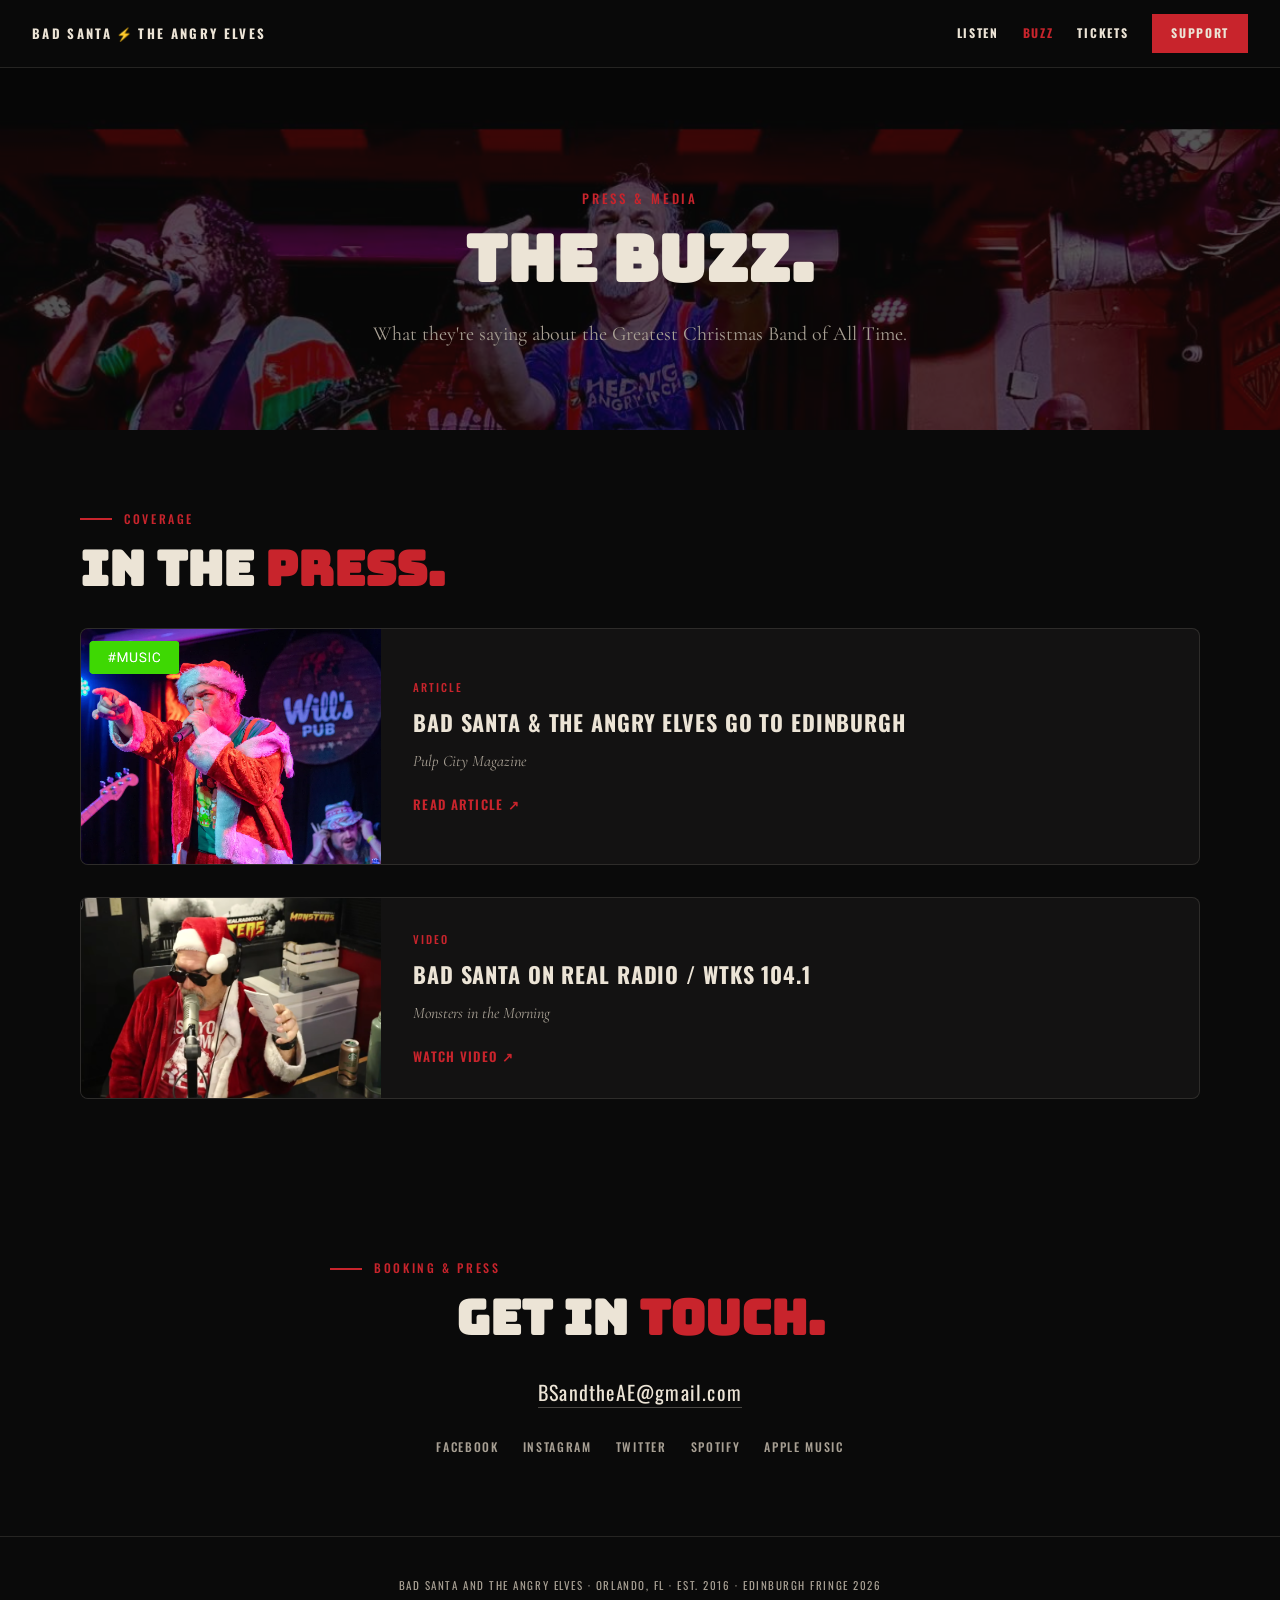
==== buzz.html @ f661018f "Add Days to Edinburgh countdown in hero section" ====
<!DOCTYPE html>
<html lang="en">
<head>
<meta charset="UTF-8">
<meta name="viewport" content="width=device-width, initial-scale=1.0">
<title>Buzz — Bad Santa and the Angry Elves</title>
<meta name="description" content="Press, articles, and video coverage of Bad Santa and the Angry Elves — The Greatest Christmas Band of All Time. Edinburgh Fringe 2026.">

<!-- Open Graph / Facebook -->
<meta property="og:type" content="website">
<meta property="og:url" content="https://badsantaandtheangryelves.com/buzz.html">
<meta property="og:title" content="Buzz — Bad Santa and the Angry Elves">
<meta property="og:description" content="Press, articles, and video coverage. Edinburgh Fringe 2026.">
<meta property="og:image" content="https://badsantaandtheangryelves.com/hero-band.jpg">

<!-- Twitter -->
<meta name="twitter:card" content="summary_large_image">
<meta name="twitter:title" content="Buzz — Bad Santa and the Angry Elves">
<meta name="twitter:description" content="Press, articles, and video coverage. Edinburgh Fringe 2026.">
<meta name="twitter:image" content="https://badsantaandtheangryelves.com/hero-band.jpg">

<link rel="preconnect" href="https://fonts.googleapis.com">
<link rel="preconnect" href="https://fonts.gstatic.com" crossorigin>
<link href="https://fonts.googleapis.com/css2?family=Bungee+Inline&family=Oswald:wght@400;500;600;700&family=Cormorant+Garamond:ital,wght@0,400;0,500;0,600;1,400&display=swap" rel="stylesheet">
<style>
  :root {
    --black: #0a0a0a;
    --bone: #ece4d6;
    --bone-dim: #a8a094;
    --blood: #c8242c;
    --blood-dark: #8a161c;
    --holly: #1f5f3a;
    --gold: #d4a84a;
    --line: rgba(236, 228, 214, 0.12);
    --line-strong: rgba(236, 228, 214, 0.28);
  }
  * { box-sizing: border-box; margin: 0; padding: 0; }
  html { scroll-behavior: smooth; }
  body {
    background: var(--black);
    color: var(--bone);
    font-family: 'Cormorant Garamond', Georgia, serif;
    font-size: 19px;
    line-height: 1.55;
    -webkit-font-smoothing: antialiased;
    overflow-x: hidden;
  }
  a { color: var(--blood); text-decoration: none; transition: color 0.2s; }
  a:hover { color: var(--bone); }
  ::selection { background: var(--blood); color: var(--bone); }

  /* ---------- TOP BAR ---------- */
  .topbar {
    position: sticky; top: 0; z-index: 50;
    display: flex; justify-content: space-between; align-items: center;
    padding: 14px 32px;
    background: rgba(10, 10, 10, 0.92);
    backdrop-filter: blur(8px);
    border-bottom: 1px solid var(--line);
  }
  .topbar-brand {
    font-family: 'Oswald', sans-serif;
    font-weight: 700;
    letter-spacing: 0.18em;
    font-size: 13px;
    text-transform: uppercase;
    color: var(--bone);
  }
  .topbar-brand .bolt { color: var(--blood); margin: 0 4px; }
  .topbar-nav {
    display: flex;
    gap: 24px;
    align-items: center;
  }
  .topbar-nav a {
    font-family: 'Oswald', sans-serif;
    font-weight: 700;
    letter-spacing: 0.14em;
    font-size: 12px;
    text-transform: uppercase;
    color: var(--bone);
    transition: color 0.2s;
  }
  .topbar-nav a:hover { color: var(--gold); }
  .topbar-nav a.active { color: var(--blood); }
  .topbar-cta {
    background: var(--blood);
    color: var(--bone);
    padding: 9px 18px;
    font-family: 'Oswald', sans-serif;
    font-weight: 600;
    letter-spacing: 0.14em;
    font-size: 12px;
    text-transform: uppercase;
    border: 1px solid var(--blood);
    transition: all 0.2s;
  }
  .topbar-cta:hover { background: transparent; color: var(--blood); }

  /* ---------- HERO ---------- */
  .hero {
    position: relative;
    padding: 120px 40px 80px;
    text-align: center;
  }
  .hero-img {
    position: absolute; inset: 0;
    background: url('hero-band.jpg') top center/cover no-repeat;
    background-color: #1a1a1a;
    opacity: 0.3;
  }
  .hero-content {
    position: relative;
    z-index: 2;
    max-width: 800px;
    margin: 0 auto;
  }
  .hero-label {
    font-family: 'Oswald', sans-serif;
    font-weight: 500;
    text-transform: uppercase;
    letter-spacing: 0.22em;
    font-size: 13px;
    color: var(--blood);
    margin-bottom: 16px;
  }
  .hero h1 {
    font-family: 'Bungee Inline', 'Oswald', sans-serif;
    font-size: clamp(36px, 6vw, 64px);
    line-height: 1.1;
    color: var(--bone);
    margin-bottom: 24px;
  }
  .hero p {
    font-size: 20px;
    color: var(--bone-dim);
    max-width: 600px;
    margin: 0 auto;
    line-height: 1.6;
  }

  /* ---------- SECTIONS ---------- */
  section {
    padding: 80px 40px;
    max-width: 1200px;
    margin: 0 auto;
  }
  .section-label {
    font-family: 'Oswald', sans-serif;
    font-weight: 500;
    text-transform: uppercase;
    letter-spacing: 0.22em;
    font-size: 12px;
    color: var(--blood);
    margin-bottom: 12px;
    display: flex;
    align-items: center;
    gap: 12px;
  }
  .section-label::before {
    content: '';
    width: 32px;
    height: 2px;
    background: var(--blood);
  }
  .section-title {
    font-family: 'Bungee Inline', 'Oswald', sans-serif;
    font-size: clamp(28px, 5vw, 48px);
    line-height: 1.15;
    margin-bottom: 32px;
  }
  .section-title em {
    font-style: normal;
    color: var(--blood);
  }

  /* ---------- BUZZ CARDS ---------- */
  .buzz-grid {
    display: flex;
    flex-direction: column;
    gap: 32px;
  }
  .buzz-card {
    display: grid;
    grid-template-columns: 300px 1fr;
    gap: 0;
    background: rgba(236, 228, 214, 0.04);
    border: 1px solid var(--line);
    border-radius: 8px;
    overflow: hidden;
    transition: border-color 0.3s, transform 0.2s;
  }
  .buzz-card:hover {
    border-color: var(--blood);
    transform: translateY(-2px);
  }
  .buzz-card a {
    color: inherit;
    text-decoration: none;
  }
  .buzz-img {
    width: 100%;
    height: 100%;
    object-fit: cover;
    display: block;
    min-height: 200px;
  }
  .buzz-body {
    display: flex;
    flex-direction: column;
    justify-content: center;
    padding: 28px 32px;
    gap: 12px;
  }
  .buzz-type {
    font-family: 'Oswald', sans-serif;
    font-weight: 500;
    text-transform: uppercase;
    letter-spacing: 0.18em;
    font-size: 11px;
    color: var(--blood);
  }
  .buzz-title {
    font-family: 'Oswald', sans-serif;
    font-weight: 700;
    font-size: 22px;
    text-transform: uppercase;
    letter-spacing: 0.04em;
    color: var(--bone);
    line-height: 1.3;
  }
  .buzz-source {
    font-size: 16px;
    color: var(--bone-dim);
    font-style: italic;
  }
  .buzz-link {
    font-family: 'Oswald', sans-serif;
    font-weight: 600;
    font-size: 13px;
    text-transform: uppercase;
    letter-spacing: 0.1em;
    color: var(--blood);
    margin-top: 8px;
    transition: color 0.2s;
  }
  .buzz-card:hover .buzz-link { color: var(--bone); }

  /* ---------- CONTACT ---------- */
  .contact-section {
    text-align: center;
    padding: 80px 40px;
    max-width: 700px;
    margin: 0 auto;
  }
  .contact-email a {
    font-family: 'Oswald', sans-serif;
    font-size: 20px;
    letter-spacing: 0.06em;
    color: var(--bone);
    border-bottom: 1px solid var(--line-strong);
    transition: color 0.2s, border-color 0.2s;
  }
  .contact-email a:hover { color: var(--blood); border-color: var(--blood); }
  .social-links {
    margin-top: 28px;
    display: flex;
    justify-content: center;
    gap: 24px;
    flex-wrap: wrap;
  }
  .social-links a {
    font-family: 'Oswald', sans-serif;
    font-weight: 500;
    font-size: 12px;
    text-transform: uppercase;
    letter-spacing: 0.14em;
    color: var(--bone-dim);
    transition: color 0.2s;
  }
  .social-links a:hover { color: var(--bone); }

  /* ---------- FOOTER ---------- */
  footer {
    text-align: center;
    padding: 40px 24px;
    font-family: 'Oswald', sans-serif;
    font-size: 11px;
    text-transform: uppercase;
    letter-spacing: 0.14em;
    color: var(--bone-dim);
    border-top: 1px solid var(--line);
  }

  /* ---------- RESPONSIVE ---------- */
  @media (max-width: 768px) {
    .hero { padding: 80px 24px 60px; }
    section { padding: 60px 24px; }
    .topbar { padding: 12px 20px; }
    .topbar-brand { font-size: 11px; letter-spacing: 0.12em; }
    .topbar-nav { gap: 16px; }
    .topbar-nav a { font-size: 11px; }
    .buzz-card { grid-template-columns: 1fr; }
    .buzz-img { min-height: 200px; max-height: 250px; }
  }
</style>
</head>
<body>

<!-- TOP BAR -->
<div class="topbar">
  <a href="index.html" class="topbar-brand" style="text-decoration:none;">Bad Santa<span class="bolt">⚡</span>The Angry Elves</a>
  <div class="topbar-nav">
    <a href="epk.html">Listen</a>
    <a href="buzz.html" class="active">Buzz</a>
    <a href="index.html#tickets">Tickets</a>
    <a href="index.html#support" class="topbar-cta" style="text-decoration:none;">Support</a>
  </div>
</div>

<!-- HERO -->
<div class="hero">
  <div class="hero-img"></div>
  <div class="hero-content">
    <div class="hero-label">Press &amp; Media</div>
    <h1>The Buzz.</h1>
    <p>What they're saying about the Greatest Christmas Band of All Time.</p>
  </div>
</div>

<!-- BUZZ ITEMS -->
<section>
  <div class="section-label">Coverage</div>
  <h2 class="section-title">In The <em>Press.</em></h2>

  <div class="buzz-grid">

    <a href="https://pulpcitymag.com/bad-santa-the-angry-elves-go-to-edinburgh/" target="_blank" class="buzz-card">
      <img src="elves/pulpcity.png" alt="Pulp City Magazine article" class="buzz-img">
      <div class="buzz-body">
        <div class="buzz-type">Article</div>
        <div class="buzz-title">Bad Santa & The Angry Elves Go to Edinburgh</div>
        <div class="buzz-source">Pulp City Magazine</div>
        <div class="buzz-link">Read article ↗</div>
      </div>
    </a>

    <a href="https://www.youtube.com/live/tUYZeNjUW7M?si=FbW1NLfxR-aonrcw&t=11784" target="_blank" class="buzz-card">
      <img src="elves/monsters.png" alt="Bad Santa on Real Radio" class="buzz-img">
      <div class="buzz-body">
        <div class="buzz-type">Video</div>
        <div class="buzz-title">Bad Santa on Real Radio / WTKS 104.1</div>
        <div class="buzz-source">Monsters in the Morning</div>
        <div class="buzz-link">Watch video ↗</div>
      </div>
    </a>

  </div>
</section>

<!-- CONTACT -->
<div class="contact-section">
  <div class="section-label">Booking &amp; Press</div>
  <h2 class="section-title">Get in <em>Touch.</em></h2>
  <div class="contact-email">
    <a href="mailto:BSandtheAE@gmail.com?subject=Press/Booking Inquiry">BSandtheAE@gmail.com</a>
  </div>
  <div class="social-links">
    <a href="https://www.facebook.com/BadSantaandTheAngryElves" target="_blank">Facebook</a>
    <a href="https://www.instagram.com/badsantaandtheangryelves/" target="_blank">Instagram</a>
    <a href="https://x.com/BSantaAElves" target="_blank">Twitter</a>
    <a href="https://open.spotify.com/artist/6hhZrzXkYpKANfPvO3PZZ1" target="_blank">Spotify</a>
    <a href="https://music.apple.com/us/artist/bad-santa-the-angry-elves/583449507" target="_blank">Apple Music</a>
  </div>
</div>

<!-- FOOTER -->
<footer>
  Bad Santa and the Angry Elves · Orlando, FL · est. 2016 · Edinburgh Fringe 2026
</footer>

</body>
</html>
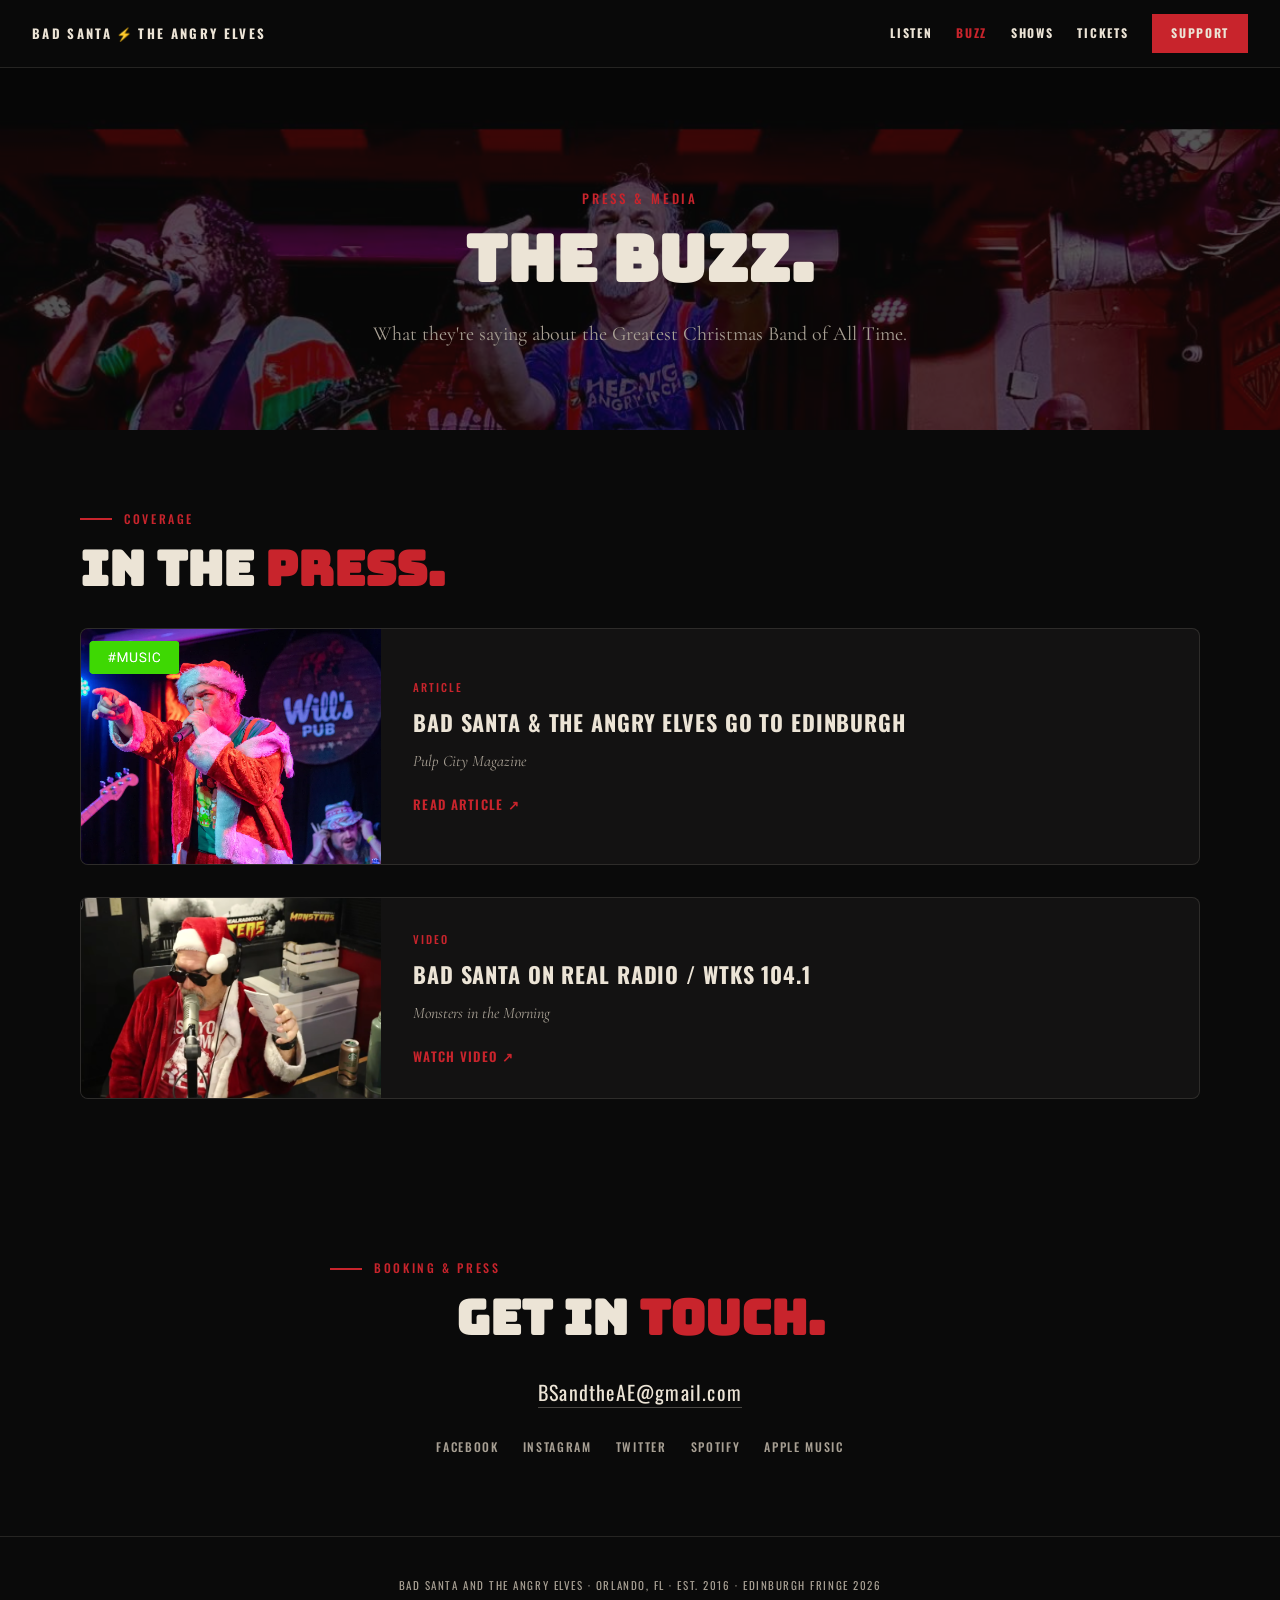
==== commit bc967ec1: "Add Statcounter analytics to all pages" ====
--- a/buzz.html
+++ b/buzz.html
@@ -67,12 +67,12 @@
     color: var(--bone);
   }
   .topbar-brand .bolt { color: var(--blood); margin: 0 4px; }
-  .topbar-nav {
+  .topbar-links {
     display: flex;
     gap: 24px;
     align-items: center;
   }
-  .topbar-nav a {
+  .topbar-links a {
     font-family: 'Oswald', sans-serif;
     font-weight: 700;
     letter-spacing: 0.14em;
@@ -81,8 +81,8 @@
     color: var(--bone);
     transition: color 0.2s;
   }
-  .topbar-nav a:hover { color: var(--gold); }
-  .topbar-nav a.active { color: var(--blood); }
+  .topbar-links a:hover { color: var(--gold); }
+  .topbar-links a.active { color: var(--blood); }
   .topbar-cta {
     background: var(--blood);
     color: var(--bone);
@@ -96,6 +96,55 @@
     transition: all 0.2s;
   }
   .topbar-cta:hover { background: transparent; color: var(--blood); }
+
+  /* ---------- HAMBURGER ---------- */
+  .hamburger {
+    display: none;
+    background: none;
+    border: none;
+    cursor: pointer;
+    padding: 4px;
+    z-index: 60;
+  }
+  .hamburger span {
+    display: block;
+    width: 22px;
+    height: 2px;
+    background: var(--bone);
+    margin: 5px 0;
+    transition: all 0.3s;
+  }
+  .hamburger.open span:nth-child(1) { transform: rotate(45deg) translate(5px, 5px); }
+  .hamburger.open span:nth-child(2) { opacity: 0; }
+  .hamburger.open span:nth-child(3) { transform: rotate(-45deg) translate(5px, -5px); }
+  .mobile-menu {
+    display: none;
+    position: fixed;
+    top: 0; left: 0; right: 0; bottom: 0;
+    background: rgba(10, 10, 10, 0.97);
+    z-index: 55;
+    flex-direction: column;
+    justify-content: center;
+    align-items: center;
+    gap: 28px;
+  }
+  .mobile-menu.open { display: flex; }
+  .mobile-menu a {
+    font-family: 'Oswald', sans-serif;
+    font-weight: 700;
+    letter-spacing: 0.18em;
+    font-size: 20px;
+    text-transform: uppercase;
+    color: var(--bone);
+    text-decoration: none;
+    transition: color 0.2s;
+  }
+  .mobile-menu a:hover { color: var(--gold); }
+  .mobile-menu .topbar-cta {
+    font-size: 16px;
+    padding: 14px 32px;
+    margin-top: 8px;
+  }
 
   /* ---------- HERO ---------- */
   .hero {
@@ -293,13 +342,13 @@
   }
 
   /* ---------- RESPONSIVE ---------- */
-  @media (max-width: 768px) {
+  @media (max-width: 880px) {
     .hero { padding: 80px 24px 60px; }
     section { padding: 60px 24px; }
     .topbar { padding: 12px 20px; }
     .topbar-brand { font-size: 11px; letter-spacing: 0.12em; }
-    .topbar-nav { gap: 16px; }
-    .topbar-nav a { font-size: 11px; }
+    .topbar-links { display: none; }
+    .hamburger { display: block; }
     .buzz-card { grid-template-columns: 1fr; }
     .buzz-img { min-height: 200px; max-height: 250px; }
   }
@@ -310,12 +359,23 @@
 <!-- TOP BAR -->
 <div class="topbar">
   <a href="index.html" class="topbar-brand" style="text-decoration:none;">Bad Santa<span class="bolt">⚡</span>The Angry Elves</a>
-  <div class="topbar-nav">
+  <div class="topbar-links">
     <a href="epk.html">Listen</a>
     <a href="buzz.html" class="active">Buzz</a>
+    <a href="shows.html">Shows</a>
     <a href="index.html#tickets">Tickets</a>
     <a href="index.html#support" class="topbar-cta" style="text-decoration:none;">Support</a>
   </div>
+  <button class="hamburger" onclick="document.querySelector('.mobile-menu').classList.toggle('open');this.classList.toggle('open');" aria-label="Menu">
+    <span></span><span></span><span></span>
+  </button>
+</div>
+<div class="mobile-menu">
+  <a href="epk.html">Listen</a>
+  <a href="buzz.html">Buzz</a>
+  <a href="shows.html">Shows</a>
+  <a href="index.html#tickets">Tickets</a>
+  <a href="index.html#support" class="topbar-cta">Support</a>
 </div>
 
 <!-- HERO -->
@@ -379,5 +439,12 @@
   Bad Santa and the Angry Elves · Orlando, FL · est. 2016 · Edinburgh Fringe 2026
 </footer>
 
+<!-- Default Statcounter code for Bad Santa https://badsantaandtheangryelves.com -->
+<script type="text/javascript">
+var sc_project=13286974; var sc_invisible=1; var sc_security="006598c2";
+</script>
+<script type="text/javascript" src="https://www.statcounter.com/counter/counter.js" async></script>
+<noscript><div class="statcounter"><a title="Web Analytics Made Easy - Statcounter" href="https://statcounter.com/" target="_blank"><img class="statcounter" src="https://c.statcounter.com/13286974/0/006598c2/1/" alt="Web Analytics Made Easy - Statcounter" referrerPolicy="no-referrer-when-downgrade"></a></div></noscript>
+<!-- End of Statcounter Code -->
 </body>
 </html>
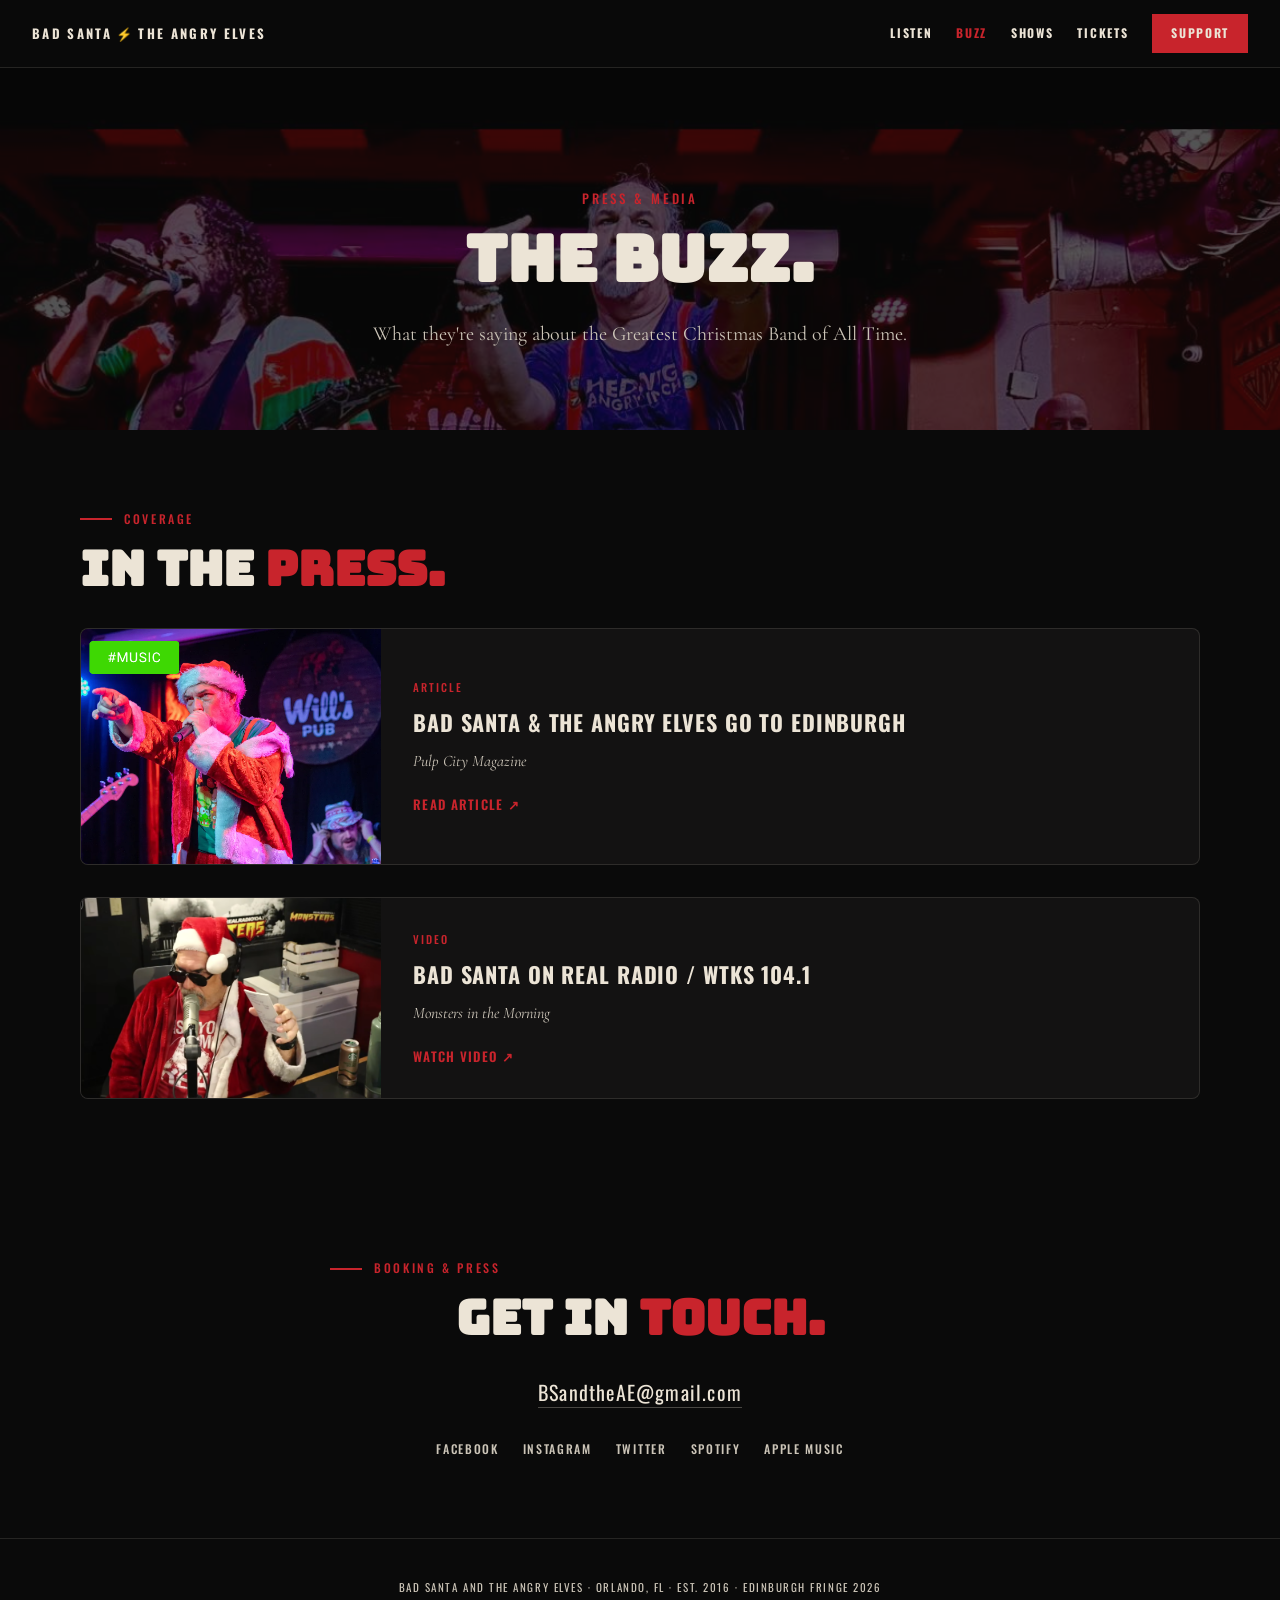
==== commit 6f341a5f: "Improve readability: brighten dim text, bump serif font to 21px, uncrop portrait posters" ====
--- a/buzz.html
+++ b/buzz.html
@@ -3,7 +3,7 @@
 <head>
 <meta charset="UTF-8">
 <meta name="viewport" content="width=device-width, initial-scale=1.0">
-<title>Buzz — Bad Santa and the Angry Elves</title>
+<title>Press & Media — Bad Santa and the Angry Elves | Edinburgh Fringe 2026</title>
 <meta name="description" content="Press, articles, and video coverage of Bad Santa and the Angry Elves — The Greatest Christmas Band of All Time. Edinburgh Fringe 2026.">
 
 <!-- Open Graph / Facebook -->
@@ -26,7 +26,7 @@
   :root {
     --black: #0a0a0a;
     --bone: #ece4d6;
-    --bone-dim: #a8a094;
+    --bone-dim: #ccc5b8;
     --blood: #c8242c;
     --blood-dark: #8a161c;
     --holly: #1f5f3a;
@@ -40,7 +40,7 @@
     background: var(--black);
     color: var(--bone);
     font-family: 'Cormorant Garamond', Georgia, serif;
-    font-size: 19px;
+    font-size: 21px;
     line-height: 1.55;
     -webkit-font-smoothing: antialiased;
     overflow-x: hidden;
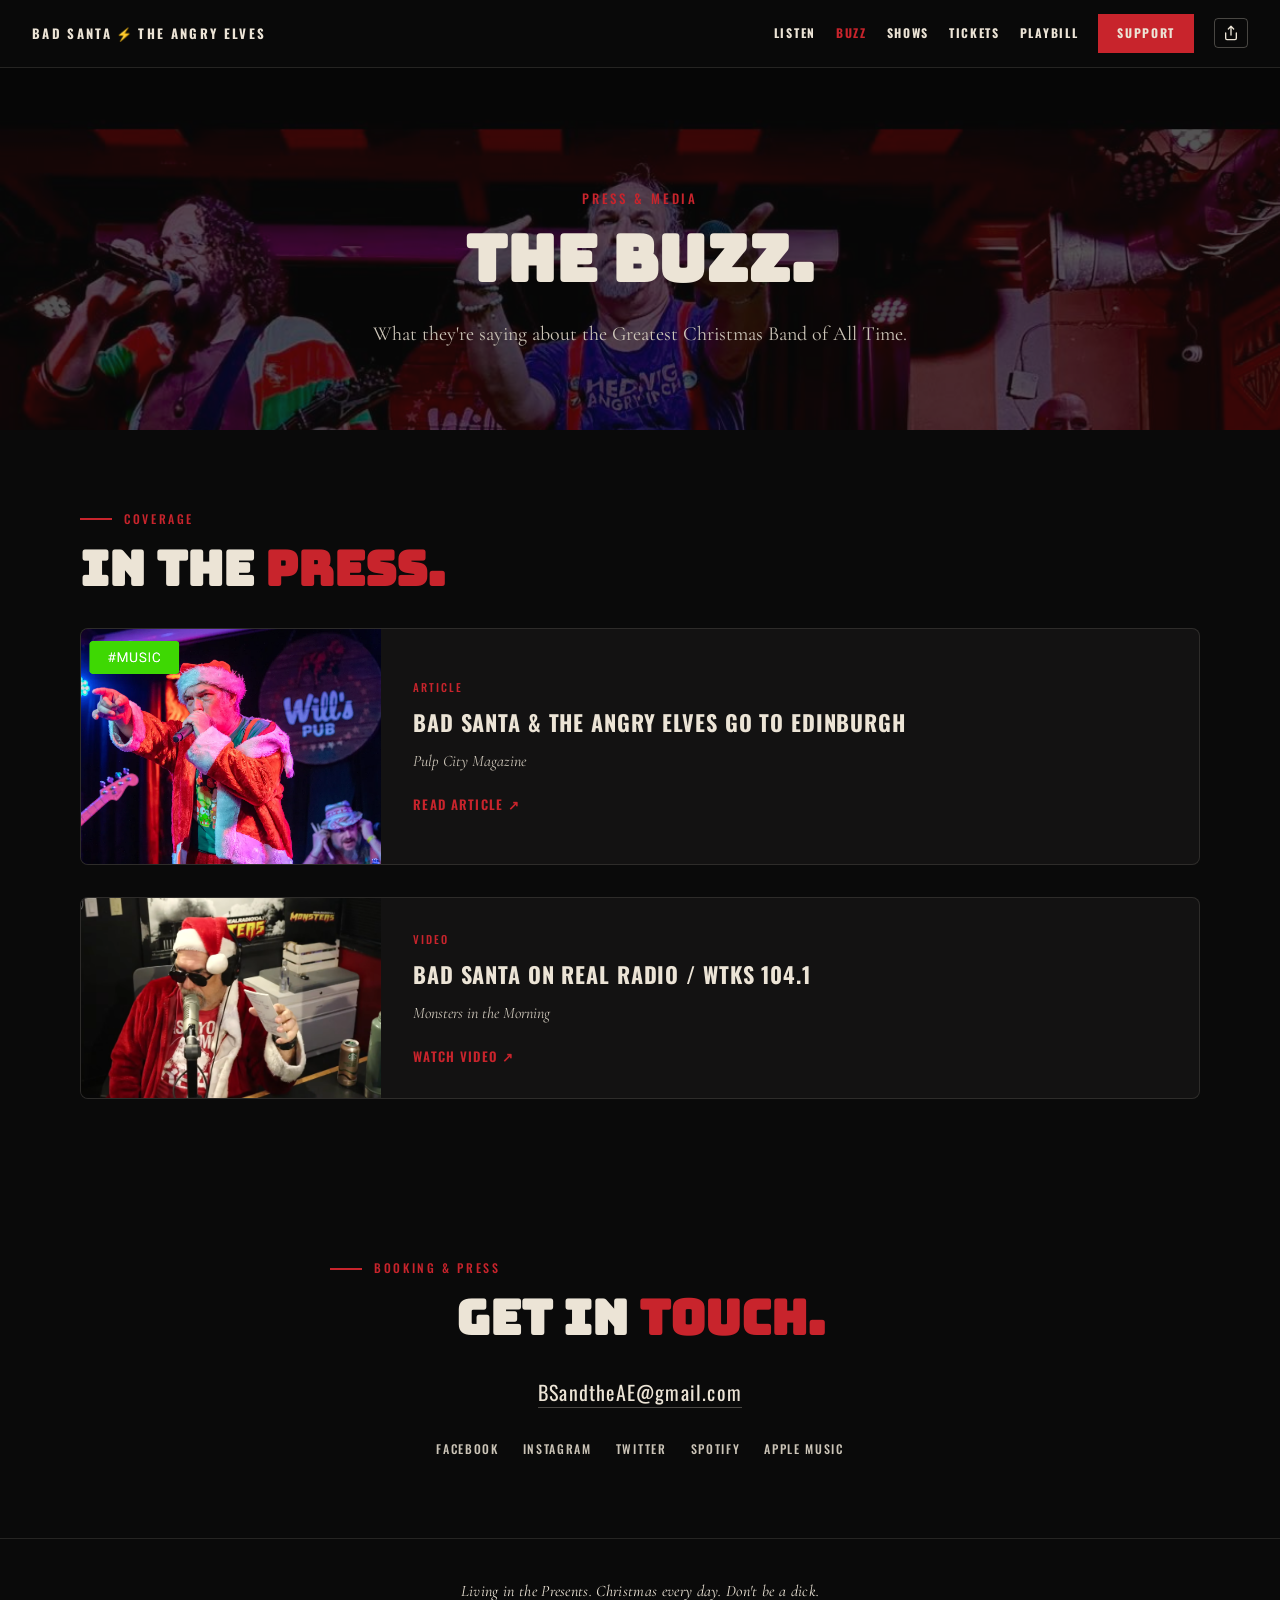
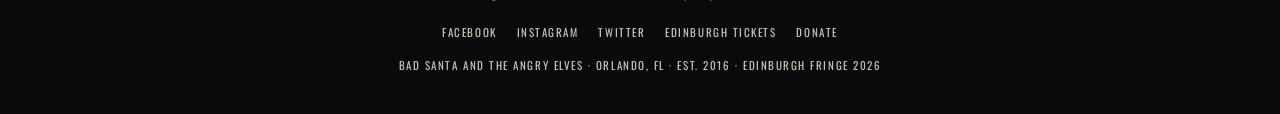
==== commit 465cf2f0: "Shared nav/footer includes, digital playbill page, favicon, share button, readability improvements" ====
--- a/buzz.html
+++ b/buzz.html
@@ -19,6 +19,9 @@
 <meta name="twitter:description" content="Press, articles, and video coverage. Edinburgh Fringe 2026.">
 <meta name="twitter:image" content="https://badsantaandtheangryelves.com/hero-band.jpg">
 
+<link rel="icon" type="image/jpeg" href="elves/bs-icon.jpg">
+<link rel="apple-touch-icon" href="elves/bs-icon.jpg">
+<link rel="stylesheet" href="includes.css">
 <link rel="preconnect" href="https://fonts.googleapis.com">
 <link rel="preconnect" href="https://fonts.gstatic.com" crossorigin>
 <link href="https://fonts.googleapis.com/css2?family=Bungee+Inline&family=Oswald:wght@400;500;600;700&family=Cormorant+Garamond:ital,wght@0,400;0,500;0,600;1,400&display=swap" rel="stylesheet">
@@ -49,103 +52,6 @@
   a:hover { color: var(--bone); }
   ::selection { background: var(--blood); color: var(--bone); }
 
-  /* ---------- TOP BAR ---------- */
-  .topbar {
-    position: sticky; top: 0; z-index: 50;
-    display: flex; justify-content: space-between; align-items: center;
-    padding: 14px 32px;
-    background: rgba(10, 10, 10, 0.92);
-    backdrop-filter: blur(8px);
-    border-bottom: 1px solid var(--line);
-  }
-  .topbar-brand {
-    font-family: 'Oswald', sans-serif;
-    font-weight: 700;
-    letter-spacing: 0.18em;
-    font-size: 13px;
-    text-transform: uppercase;
-    color: var(--bone);
-  }
-  .topbar-brand .bolt { color: var(--blood); margin: 0 4px; }
-  .topbar-links {
-    display: flex;
-    gap: 24px;
-    align-items: center;
-  }
-  .topbar-links a {
-    font-family: 'Oswald', sans-serif;
-    font-weight: 700;
-    letter-spacing: 0.14em;
-    font-size: 12px;
-    text-transform: uppercase;
-    color: var(--bone);
-    transition: color 0.2s;
-  }
-  .topbar-links a:hover { color: var(--gold); }
-  .topbar-links a.active { color: var(--blood); }
-  .topbar-cta {
-    background: var(--blood);
-    color: var(--bone);
-    padding: 9px 18px;
-    font-family: 'Oswald', sans-serif;
-    font-weight: 600;
-    letter-spacing: 0.14em;
-    font-size: 12px;
-    text-transform: uppercase;
-    border: 1px solid var(--blood);
-    transition: all 0.2s;
-  }
-  .topbar-cta:hover { background: transparent; color: var(--blood); }
-
-  /* ---------- HAMBURGER ---------- */
-  .hamburger {
-    display: none;
-    background: none;
-    border: none;
-    cursor: pointer;
-    padding: 4px;
-    z-index: 60;
-  }
-  .hamburger span {
-    display: block;
-    width: 22px;
-    height: 2px;
-    background: var(--bone);
-    margin: 5px 0;
-    transition: all 0.3s;
-  }
-  .hamburger.open span:nth-child(1) { transform: rotate(45deg) translate(5px, 5px); }
-  .hamburger.open span:nth-child(2) { opacity: 0; }
-  .hamburger.open span:nth-child(3) { transform: rotate(-45deg) translate(5px, -5px); }
-  .mobile-menu {
-    display: none;
-    position: fixed;
-    top: 0; left: 0; right: 0; bottom: 0;
-    background: rgba(10, 10, 10, 0.97);
-    z-index: 55;
-    flex-direction: column;
-    justify-content: center;
-    align-items: center;
-    gap: 28px;
-  }
-  .mobile-menu.open { display: flex; }
-  .mobile-menu a {
-    font-family: 'Oswald', sans-serif;
-    font-weight: 700;
-    letter-spacing: 0.18em;
-    font-size: 20px;
-    text-transform: uppercase;
-    color: var(--bone);
-    text-decoration: none;
-    transition: color 0.2s;
-  }
-  .mobile-menu a:hover { color: var(--gold); }
-  .mobile-menu .topbar-cta {
-    font-size: 16px;
-    padding: 14px 32px;
-    margin-top: 8px;
-  }
-
   /* ---------- HERO ---------- */
   .hero {
     position: relative;
@@ -329,26 +235,10 @@
   }
   .social-links a:hover { color: var(--bone); }
 
-  /* ---------- FOOTER ---------- */
-  footer {
-    text-align: center;
-    padding: 40px 24px;
-    font-family: 'Oswald', sans-serif;
-    font-size: 11px;
-    text-transform: uppercase;
-    letter-spacing: 0.14em;
-    color: var(--bone-dim);
-    border-top: 1px solid var(--line);
-  }
-
   /* ---------- RESPONSIVE ---------- */
   @media (max-width: 880px) {
     .hero { padding: 80px 24px 60px; }
     section { padding: 60px 24px; }
-    .topbar { padding: 12px 20px; }
-    .topbar-brand { font-size: 11px; letter-spacing: 0.12em; }
-    .topbar-links { display: none; }
-    .hamburger { display: block; }
     .buzz-card { grid-template-columns: 1fr; }
     .buzz-img { min-height: 200px; max-height: 250px; }
   }
@@ -356,27 +246,7 @@
 </head>
 <body>
 
-<!-- TOP BAR -->
-<div class="topbar">
-  <a href="index.html" class="topbar-brand" style="text-decoration:none;">Bad Santa<span class="bolt">⚡</span>The Angry Elves</a>
-  <div class="topbar-links">
-    <a href="epk.html">Listen</a>
-    <a href="buzz.html" class="active">Buzz</a>
-    <a href="shows.html">Shows</a>
-    <a href="index.html#tickets">Tickets</a>
-    <a href="index.html#support" class="topbar-cta" style="text-decoration:none;">Support</a>
-  </div>
-  <button class="hamburger" onclick="document.querySelector('.mobile-menu').classList.toggle('open');this.classList.toggle('open');" aria-label="Menu">
-    <span></span><span></span><span></span>
-  </button>
-</div>
-<div class="mobile-menu">
-  <a href="epk.html">Listen</a>
-  <a href="buzz.html">Buzz</a>
-  <a href="shows.html">Shows</a>
-  <a href="index.html#tickets">Tickets</a>
-  <a href="index.html#support" class="topbar-cta">Support</a>
-</div>
+<div id="site-nav"></div>
 
 <!-- HERO -->
 <div class="hero">
@@ -434,11 +304,9 @@
   </div>
 </div>
 
-<!-- FOOTER -->
-<footer>
-  Bad Santa and the Angry Elves · Orlando, FL · est. 2016 · Edinburgh Fringe 2026
-</footer>
-
+<div id="site-footer"></div>
+
+<script src="includes.js"></script>
 <!-- Default Statcounter code for Bad Santa https://badsantaandtheangryelves.com -->
 <script type="text/javascript">
 var sc_project=13286974; var sc_invisible=1; var sc_security="006598c2";
--- a/includes.css
+++ b/includes.css
@@ -0,0 +1,202 @@
+/* ========================================
+   Bad Santa — Shared Nav & Footer Styles
+   ======================================== */
+
+/* ---------- TOP BAR ---------- */
+.topbar {
+  position: sticky; top: 0; z-index: 50;
+  display: flex; justify-content: space-between; align-items: center;
+  padding: 14px 32px;
+  background: rgba(10, 10, 10, 0.92);
+  backdrop-filter: blur(8px);
+  border-bottom: 1px solid var(--line);
+}
+.topbar-brand {
+  font-family: 'Oswald', sans-serif;
+  font-weight: 700;
+  letter-spacing: 0.18em;
+  font-size: 13px;
+  text-transform: uppercase;
+  color: var(--bone);
+  text-decoration: none;
+}
+.topbar-brand .bolt { color: var(--blood); margin: 0 4px; }
+.topbar-links {
+  display: flex;
+  align-items: center;
+  gap: 20px;
+}
+.topbar-links a {
+  font-family: 'Oswald', sans-serif;
+  font-weight: 700;
+  letter-spacing: 0.14em;
+  font-size: 12px;
+  text-transform: uppercase;
+  color: var(--bone);
+  text-decoration: none;
+  transition: color 0.2s;
+}
+.topbar-links a:hover { color: var(--gold); }
+.topbar-links a.active { color: var(--blood); }
+.topbar-cta {
+  background: var(--blood);
+  color: var(--bone);
+  padding: 9px 18px;
+  font-family: 'Oswald', sans-serif;
+  font-weight: 600;
+  letter-spacing: 0.14em;
+  font-size: 12px;
+  text-transform: uppercase;
+  border: 1px solid var(--blood);
+  transition: all 0.2s;
+}
+.topbar-cta:hover { background: transparent; color: var(--blood); }
+
+/* ---------- SHARE BUTTON ---------- */
+.share-btn {
+  background: none;
+  border: 1px solid var(--line-strong);
+  border-radius: 4px;
+  cursor: pointer;
+  padding: 6px 8px;
+  display: flex;
+  align-items: center;
+  justify-content: center;
+  transition: border-color 0.2s;
+  position: relative;
+}
+.share-btn:hover { border-color: var(--gold); }
+.share-btn svg { width: 16px; height: 16px; fill: none; stroke: var(--bone); stroke-width: 2; stroke-linecap: round; stroke-linejoin: round; transition: stroke 0.2s; }
+.share-btn:hover svg { stroke: var(--gold); }
+.share-toast {
+  position: absolute;
+  top: 100%;
+  right: 0;
+  margin-top: 8px;
+  background: var(--holly);
+  color: var(--bone);
+  font-family: 'Oswald', sans-serif;
+  font-size: 11px;
+  font-weight: 500;
+  letter-spacing: 0.1em;
+  text-transform: uppercase;
+  padding: 6px 12px;
+  border-radius: 4px;
+  white-space: nowrap;
+  opacity: 0;
+  transform: translateY(-4px);
+  transition: opacity 0.3s, transform 0.3s;
+  pointer-events: none;
+}
+.share-toast.show { opacity: 1; transform: translateY(0); }
+.mobile-share-btn {
+  background: none;
+  border: 1px solid var(--line-strong);
+  border-radius: 4px;
+  cursor: pointer;
+  padding: 12px 28px;
+  display: flex;
+  align-items: center;
+  gap: 10px;
+  font-family: 'Oswald', sans-serif;
+  font-weight: 700;
+  letter-spacing: 0.18em;
+  font-size: 20px;
+  text-transform: uppercase;
+  color: var(--bone);
+  transition: border-color 0.2s, color 0.2s;
+  margin-top: 8px;
+}
+.mobile-share-btn:hover { border-color: var(--gold); color: var(--gold); }
+.mobile-share-btn svg { width: 20px; height: 20px; fill: none; stroke: currentColor; stroke-width: 2; stroke-linecap: round; stroke-linejoin: round; }
+
+/* ---------- HAMBURGER ---------- */
+.hamburger {
+  display: none;
+  background: none;
+  border: none;
+  cursor: pointer;
+  padding: 4px;
+  z-index: 60;
+}
+.hamburger span {
+  display: block;
+  width: 22px;
+  height: 2px;
+  background: var(--bone);
+  margin: 5px 0;
+  transition: all 0.3s;
+}
+.hamburger.open span:nth-child(1) { transform: rotate(45deg) translate(5px, 5px); }
+.hamburger.open span:nth-child(2) { opacity: 0; }
+.hamburger.open span:nth-child(3) { transform: rotate(-45deg) translate(5px, -5px); }
+
+.mobile-menu {
+  display: none;
+  position: fixed;
+  top: 0; left: 0; right: 0; bottom: 0;
+  background: rgba(10, 10, 10, 0.97);
+  z-index: 55;
+  flex-direction: column;
+  justify-content: center;
+  align-items: center;
+  gap: 28px;
+}
+.mobile-menu.open { display: flex; }
+.mobile-menu a {
+  font-family: 'Oswald', sans-serif;
+  font-weight: 700;
+  letter-spacing: 0.18em;
+  font-size: 20px;
+  text-transform: uppercase;
+  color: var(--bone);
+  text-decoration: none;
+  transition: color 0.2s;
+}
+.mobile-menu a:hover { color: var(--gold); }
+.mobile-menu .topbar-cta {
+  font-size: 16px;
+  padding: 14px 32px;
+  margin-top: 8px;
+}
+
+/* ---------- FOOTER ---------- */
+footer {
+  text-align: center;
+  padding: 40px 24px;
+  font-family: 'Oswald', sans-serif;
+  font-size: 11px;
+  text-transform: uppercase;
+  letter-spacing: 0.14em;
+  color: var(--bone-dim);
+  border-top: 1px solid var(--line);
+}
+footer .creed {
+  font-family: 'Cormorant Garamond', Georgia, serif;
+  font-size: 16px;
+  font-style: italic;
+  letter-spacing: 0.02em;
+  text-transform: none;
+  color: var(--bone);
+  margin-bottom: 20px;
+}
+footer .footer-links {
+  display: flex;
+  justify-content: center;
+  gap: 20px;
+  flex-wrap: wrap;
+  margin-bottom: 16px;
+}
+footer .footer-links a {
+  color: var(--bone-dim);
+  transition: color 0.2s;
+}
+footer .footer-links a:hover { color: var(--bone); }
+
+/* ---------- RESPONSIVE NAV ---------- */
+@media (max-width: 880px) {
+  .topbar { padding: 12px 20px; }
+  .topbar-brand { font-size: 11px; letter-spacing: 0.12em; }
+  .topbar-links { display: none; }
+  .hamburger { display: block; }
+}
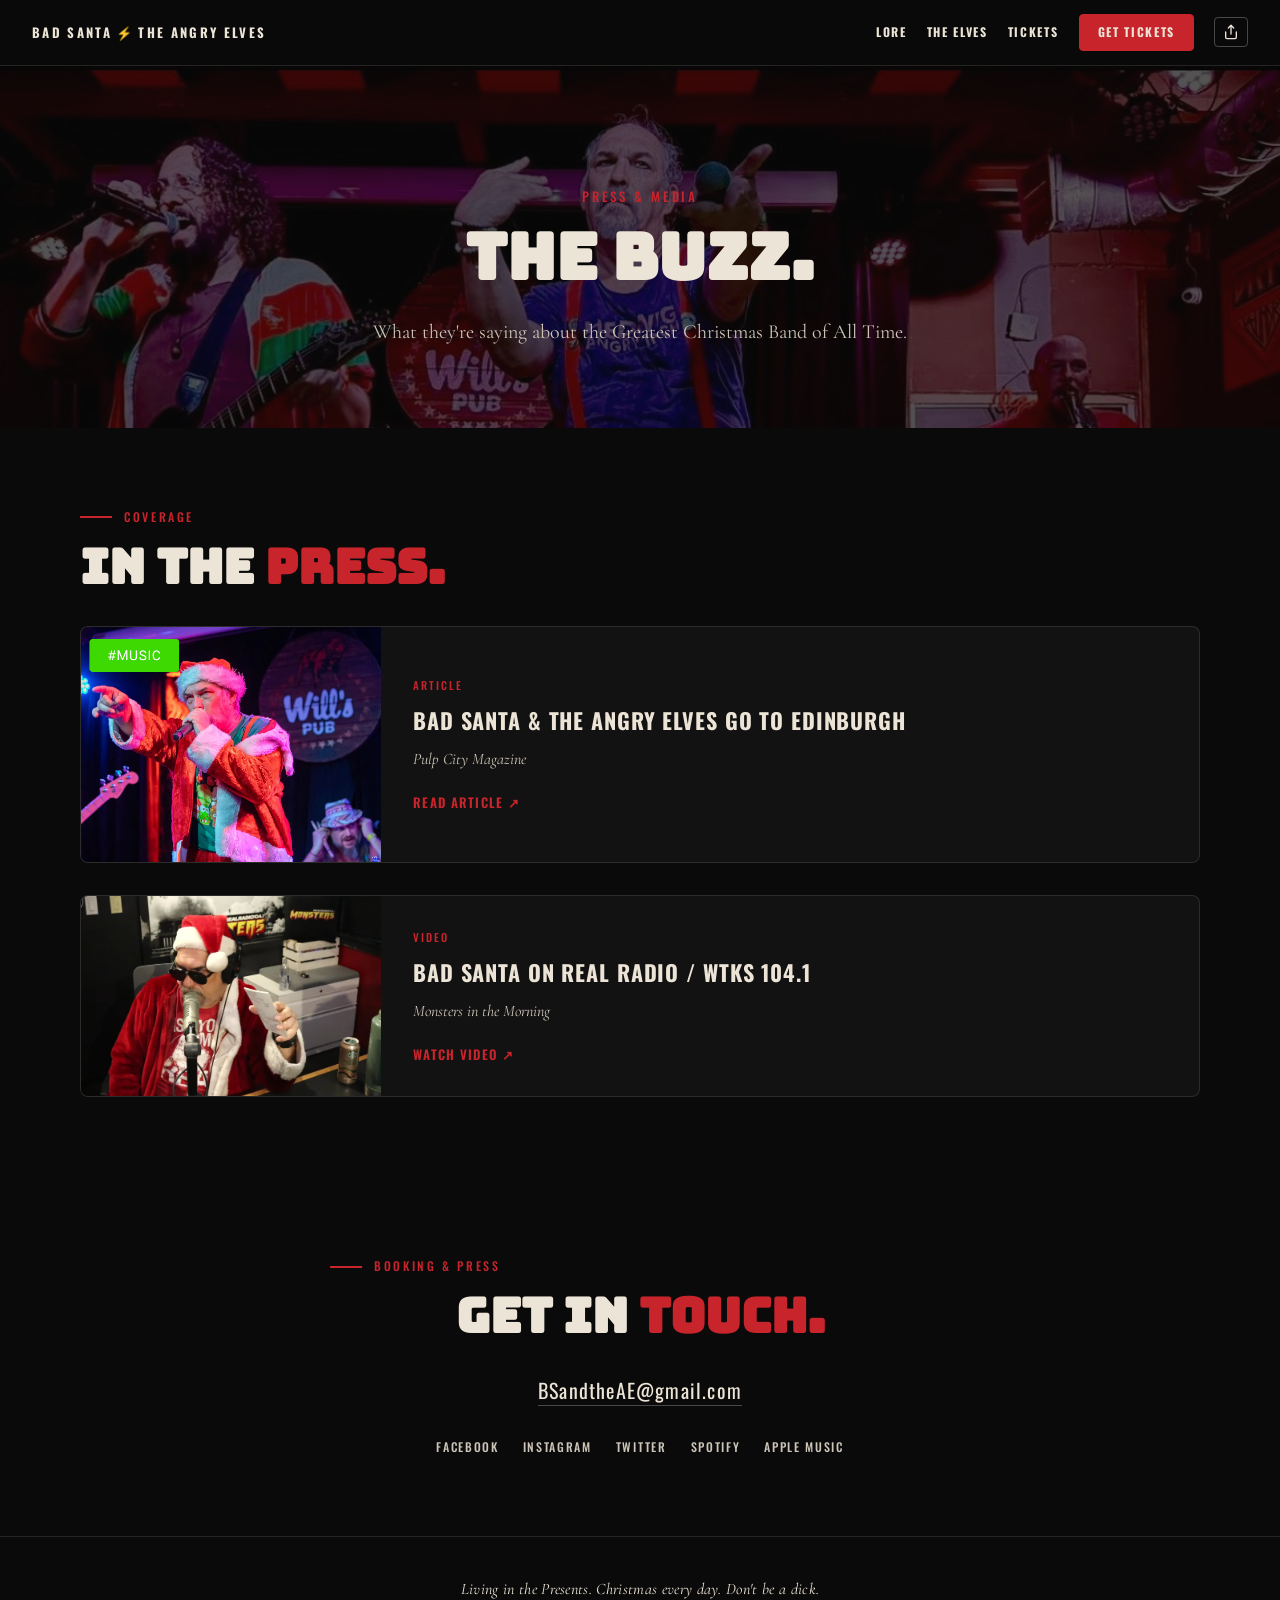
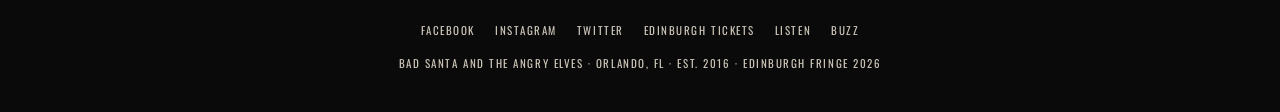
==== commit 8948408c: "Move all images to media folder, update hero image" ====
--- a/buzz.html
+++ b/buzz.html
@@ -11,16 +11,16 @@
 <meta property="og:url" content="https://badsantaandtheangryelves.com/buzz.html">
 <meta property="og:title" content="Buzz — Bad Santa and the Angry Elves">
 <meta property="og:description" content="Press, articles, and video coverage. Edinburgh Fringe 2026.">
-<meta property="og:image" content="https://badsantaandtheangryelves.com/hero-band.jpg">
+<meta property="og:image" content="https://badsantaandtheangryelves.com/media/hero-band.jpg">
 
 <!-- Twitter -->
 <meta name="twitter:card" content="summary_large_image">
 <meta name="twitter:title" content="Buzz — Bad Santa and the Angry Elves">
 <meta name="twitter:description" content="Press, articles, and video coverage. Edinburgh Fringe 2026.">
-<meta name="twitter:image" content="https://badsantaandtheangryelves.com/hero-band.jpg">
-
-<link rel="icon" type="image/jpeg" href="elves/bs-icon.jpg">
-<link rel="apple-touch-icon" href="elves/bs-icon.jpg">
+<meta name="twitter:image" content="https://badsantaandtheangryelves.com/media/hero-band.jpg">
+
+<link rel="icon" type="image/jpeg" href="media/bs-icon.jpg">
+<link rel="apple-touch-icon" href="media/bs-icon.jpg">
 <link rel="stylesheet" href="includes.css">
 <link rel="preconnect" href="https://fonts.googleapis.com">
 <link rel="preconnect" href="https://fonts.gstatic.com" crossorigin>
@@ -60,7 +60,7 @@
   }
   .hero-img {
     position: absolute; inset: 0;
-    background: url('hero-band.jpg') top center/cover no-repeat;
+    background: url('media/hero-band.jpg') top center/cover no-repeat;
     background-color: #1a1a1a;
     opacity: 0.3;
   }
@@ -266,7 +266,7 @@
   <div class="buzz-grid">
 
     <a href="https://pulpcitymag.com/bad-santa-the-angry-elves-go-to-edinburgh/" target="_blank" class="buzz-card">
-      <img src="elves/pulpcity.png" alt="Pulp City Magazine article" class="buzz-img">
+      <img src="media/pulpcity.png" alt="Pulp City Magazine article" class="buzz-img">
       <div class="buzz-body">
         <div class="buzz-type">Article</div>
         <div class="buzz-title">Bad Santa & The Angry Elves Go to Edinburgh</div>
@@ -276,7 +276,7 @@
     </a>
 
     <a href="https://www.youtube.com/live/tUYZeNjUW7M?si=FbW1NLfxR-aonrcw&t=11784" target="_blank" class="buzz-card">
-      <img src="elves/monsters.png" alt="Bad Santa on Real Radio" class="buzz-img">
+      <img src="media/monsters.png" alt="Bad Santa on Real Radio" class="buzz-img">
       <div class="buzz-body">
         <div class="buzz-type">Video</div>
         <div class="buzz-title">Bad Santa on Real Radio / WTKS 104.1</div>
@@ -297,10 +297,10 @@
   </div>
   <div class="social-links">
     <a href="https://www.facebook.com/BadSantaandTheAngryElves" target="_blank">Facebook</a>
-    <a href="https://www.instagram.com/badsantaandtheangryelves/" target="_blank">Instagram</a>
+    <a href="https://www.instagram.com/badsantaandtheangrymedia/" target="_blank">Instagram</a>
     <a href="https://x.com/BSantaAElves" target="_blank">Twitter</a>
     <a href="https://open.spotify.com/artist/6hhZrzXkYpKANfPvO3PZZ1" target="_blank">Spotify</a>
-    <a href="https://music.apple.com/us/artist/bad-santa-the-angry-elves/583449507" target="_blank">Apple Music</a>
+    <a href="https://music.apple.com/us/artist/bad-santa-the-angry-media/583449507" target="_blank">Apple Music</a>
   </div>
 </div>
 
--- a/includes.css
+++ b/includes.css
@@ -193,10 +193,34 @@
 }
 footer .footer-links a:hover { color: var(--bone); }
 
+/* ---------- STICKY MOBILE TICKET BAR ---------- */
+.sticky-ticket-bar {
+  display: none;
+  position: fixed;
+  bottom: 0; left: 0; right: 0;
+  z-index: 49;
+  background: var(--blood);
+  text-align: center;
+  padding: 0;
+}
+.sticky-ticket-bar a {
+  display: block;
+  padding: 14px 20px;
+  font-family: 'Oswald', sans-serif;
+  font-weight: 700;
+  font-size: 16px;
+  text-transform: uppercase;
+  letter-spacing: 0.14em;
+  color: var(--bone);
+  text-decoration: none;
+}
+
 /* ---------- RESPONSIVE NAV ---------- */
 @media (max-width: 880px) {
   .topbar { padding: 12px 20px; }
   .topbar-brand { font-size: 11px; letter-spacing: 0.12em; }
   .topbar-links { display: none; }
   .hamburger { display: block; }
-}
+  .sticky-ticket-bar { display: block; }
+  body { padding-bottom: 52px; } /* space for sticky bar */
+}
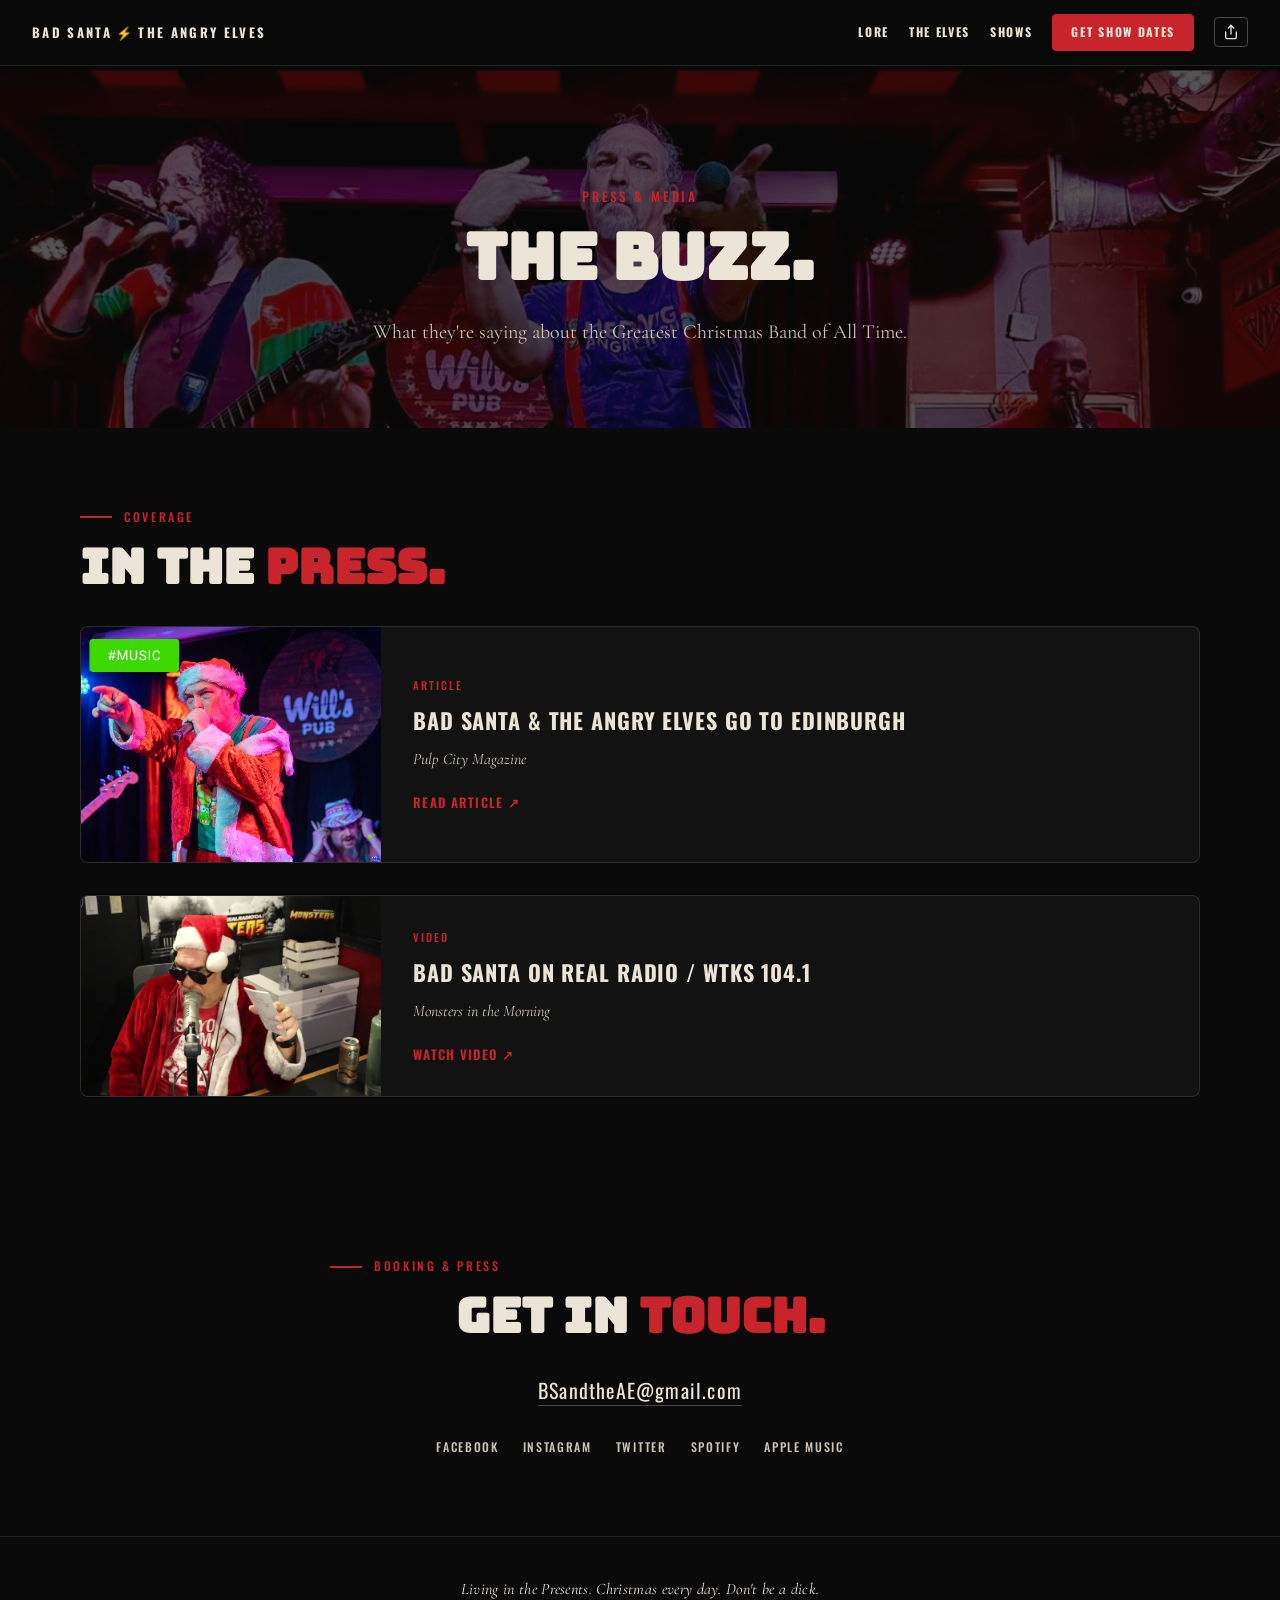
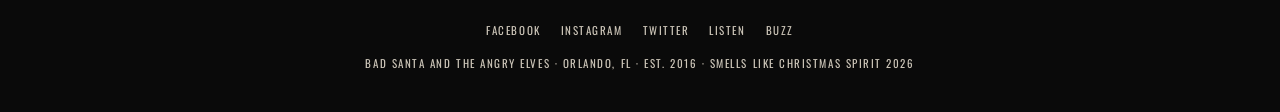
==== commit bda75b8d: "Smells Like Christmas Spirit 2026: remove Edinburgh and past events - New homepage hero built around" ====
--- a/buzz.html
+++ b/buzz.html
@@ -3,20 +3,20 @@
 <head>
 <meta charset="UTF-8">
 <meta name="viewport" content="width=device-width, initial-scale=1.0">
-<title>Press & Media — Bad Santa and the Angry Elves | Edinburgh Fringe 2026</title>
-<meta name="description" content="Press, articles, and video coverage of Bad Santa and the Angry Elves — The Greatest Christmas Band of All Time. Edinburgh Fringe 2026.">
+<title>Press & Media — Bad Santa and the Angry Elves | Smells Like Christmas Spirit 2026</title>
+<meta name="description" content="Press, articles, and video coverage of Bad Santa and the Angry Elves — The Greatest Christmas Band of All Time.">
 
 <!-- Open Graph / Facebook -->
 <meta property="og:type" content="website">
 <meta property="og:url" content="https://badsantaandtheangryelves.com/buzz.html">
 <meta property="og:title" content="Buzz — Bad Santa and the Angry Elves">
-<meta property="og:description" content="Press, articles, and video coverage. Edinburgh Fringe 2026.">
+<meta property="og:description" content="Press, articles, and video coverage.">
 <meta property="og:image" content="https://badsantaandtheangryelves.com/media/hero-band.jpg">
 
 <!-- Twitter -->
 <meta name="twitter:card" content="summary_large_image">
 <meta name="twitter:title" content="Buzz — Bad Santa and the Angry Elves">
-<meta name="twitter:description" content="Press, articles, and video coverage. Edinburgh Fringe 2026.">
+<meta name="twitter:description" content="Press, articles, and video coverage.">
 <meta name="twitter:image" content="https://badsantaandtheangryelves.com/media/hero-band.jpg">
 
 <link rel="icon" type="image/jpeg" href="media/bs-icon.jpg">
